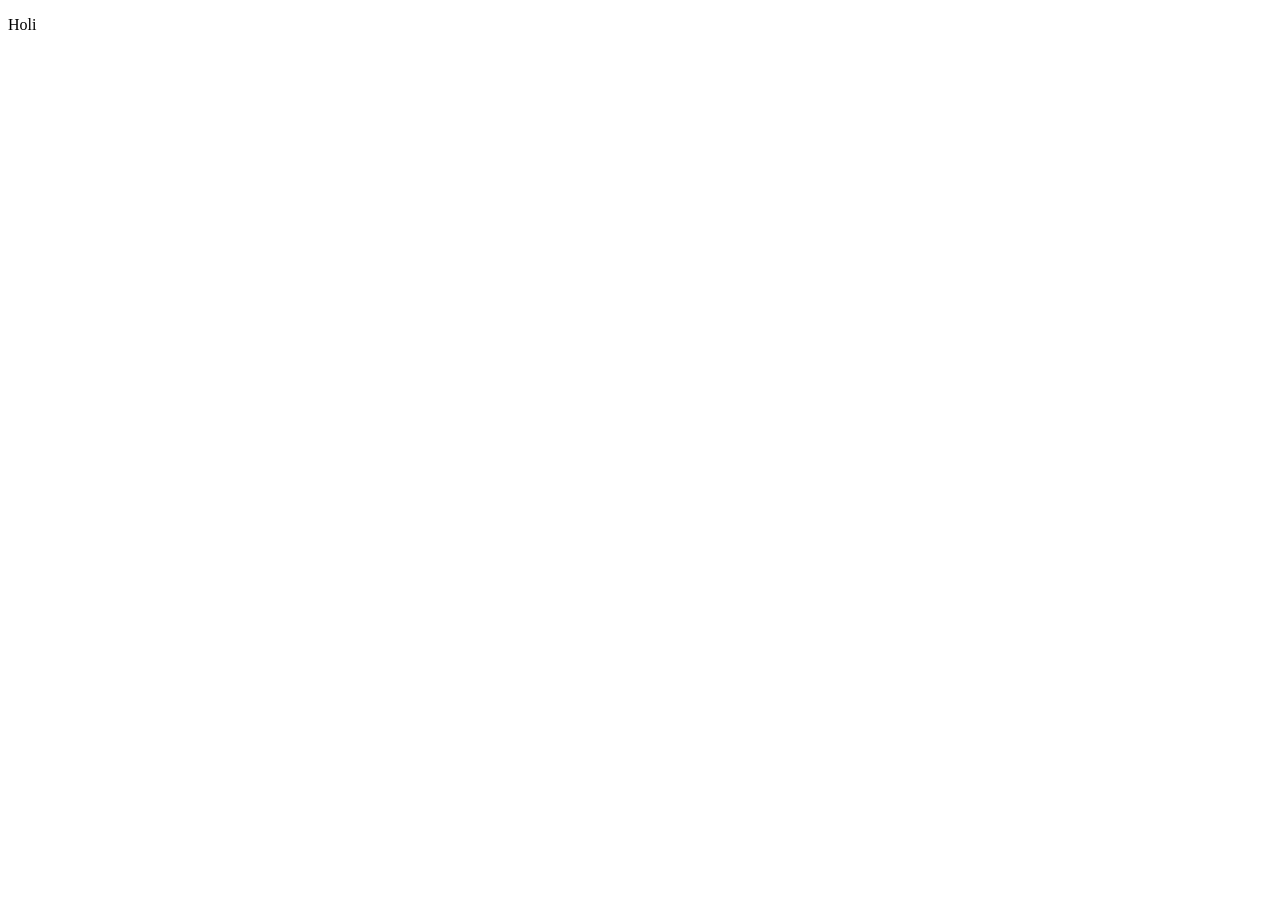
==== index.html @ 9ae942f6 "ADD: se agrega html inicial" ====
<!DOCTYPE html>
<html lang="en">
<head>
  <meta charset="UTF-8">
  <meta name="viewport" content="width=device-width, initial-scale=1.0">
  <title>Zembra</title>
</head>
<body>
  <div>
    <P>
      Holi
    </P>
  </div>
</body>
</html>
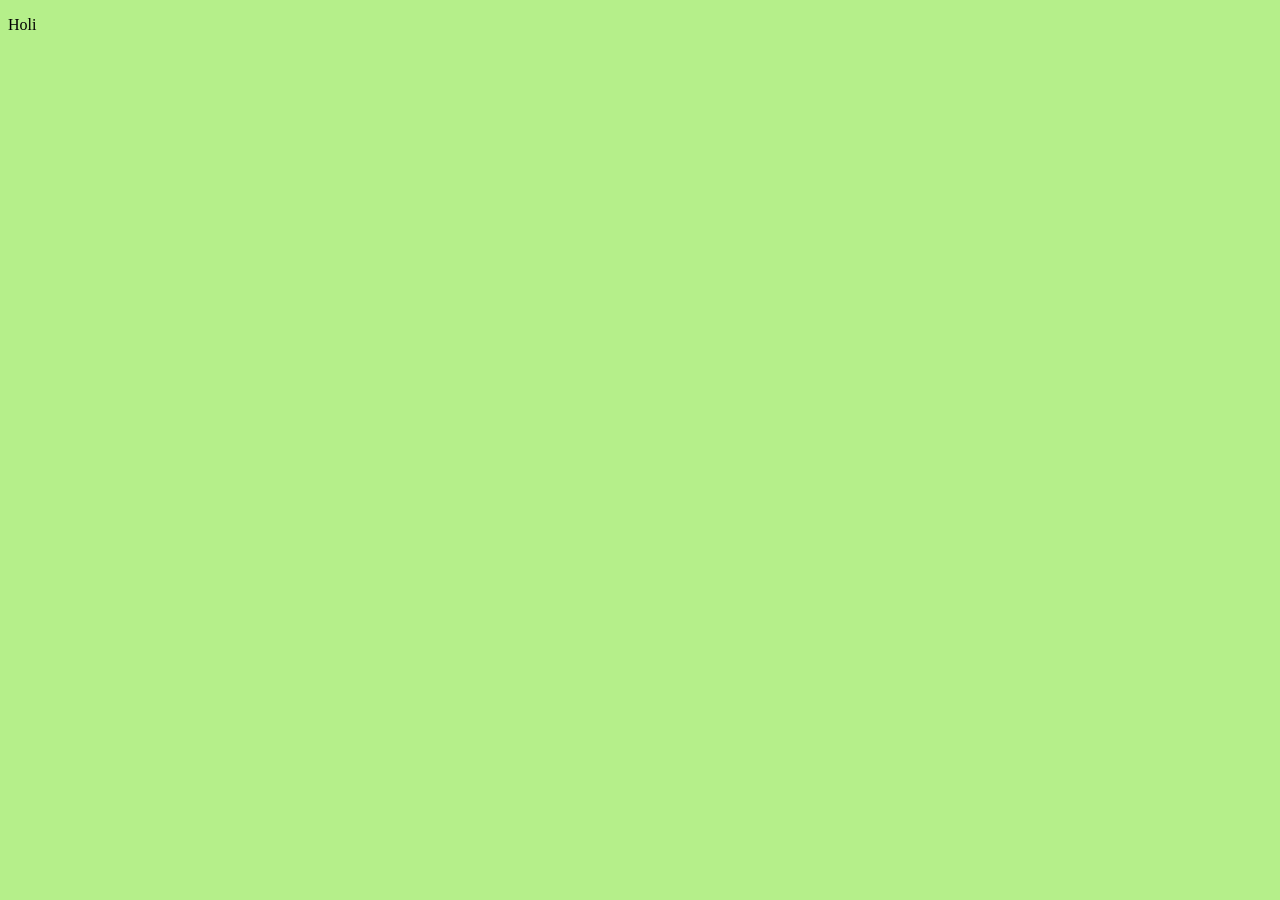
==== commit c5dacbb3: "ADD: Se agrega color de background" ====
--- a/index.html
+++ b/index.html
@@ -4,6 +4,7 @@
   <meta charset="UTF-8">
   <meta name="viewport" content="width=device-width, initial-scale=1.0">
   <title>Zembra</title>
+  <link rel="stylesheet" href="global.css">
 </head>
 <body>
   <div>
--- a/global.css
+++ b/global.css
@@ -0,0 +1,3 @@
+body {
+  background-color: #B5EF8A;
+}
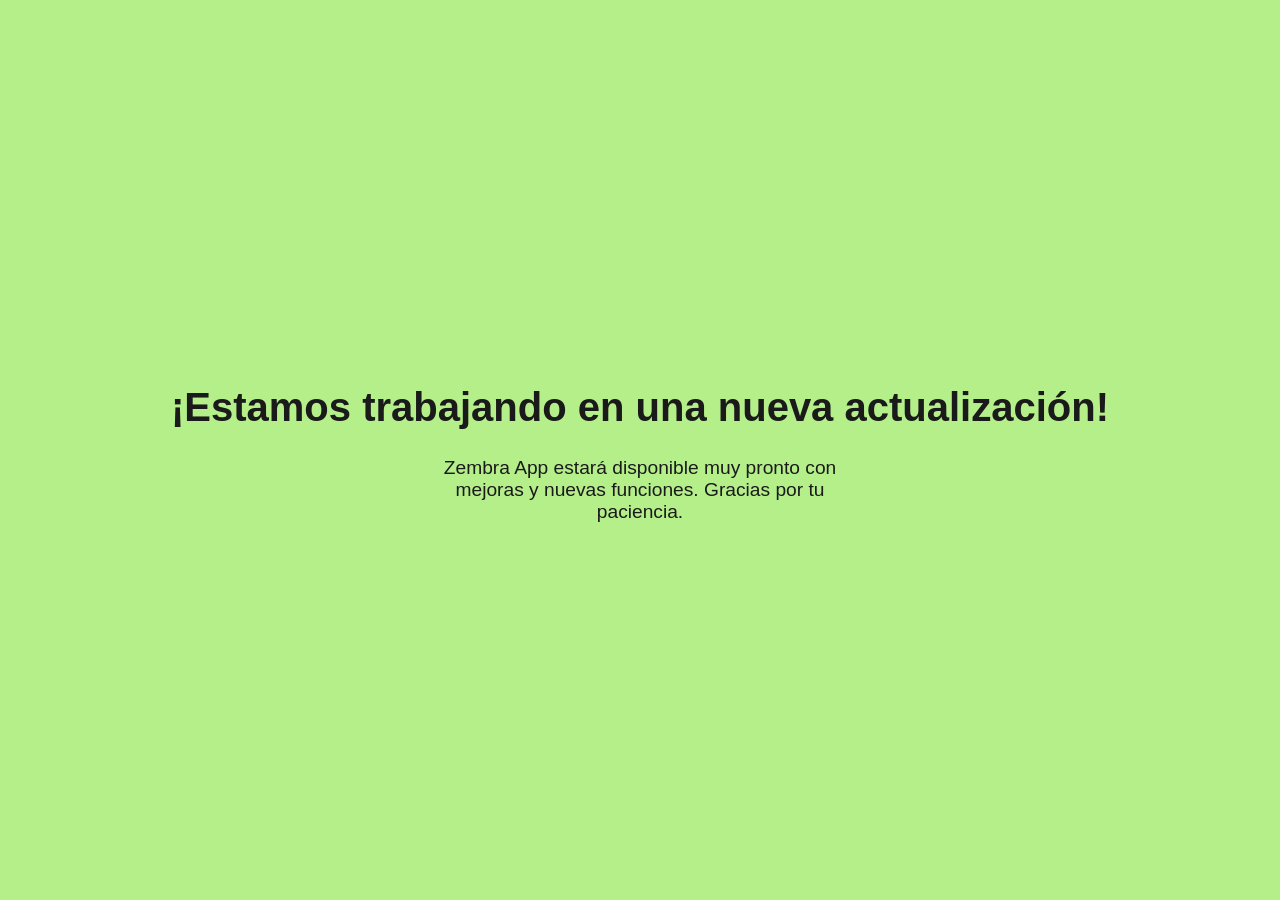
==== commit fc977beb: "ADD: Se agrega template" ====
--- a/index.html
+++ b/index.html
@@ -1,16 +1,37 @@
 <!DOCTYPE html>
-<html lang="en">
+<html lang="es">
 <head>
-  <meta charset="UTF-8">
-  <meta name="viewport" content="width=device-width, initial-scale=1.0">
-  <title>Zembra</title>
-  <link rel="stylesheet" href="global.css">
+  <meta charset="UTF-8" />
+  <meta name="viewport" content="width=device-width, initial-scale=1.0" />
+  <title>Zembra App - En mantenimiento</title>
+  <style>
+    body {
+      margin: 0;
+      padding: 0;
+      background-color: #B5EF8A;
+      font-family: Arial, sans-serif;
+      color: #1a1a1a;
+      display: flex;
+      flex-direction: column;
+      align-items: center;
+      justify-content: center;
+      height: 100vh;
+      text-align: center;
+    }
+
+    h1 {
+      font-size: 2.5rem;
+      margin-bottom: 0.5rem;
+    }
+
+    p {
+      font-size: 1.2rem;
+      max-width: 400px;
+    }
+  </style>
 </head>
 <body>
-  <div>
-    <P>
-      Holi
-    </P>
-  </div>
+  <h1>¡Estamos trabajando en una nueva actualización!</h1>
+  <p>Zembra App estará disponible muy pronto con mejoras y nuevas funciones. Gracias por tu paciencia.</p>
 </body>
-</html>+</html>
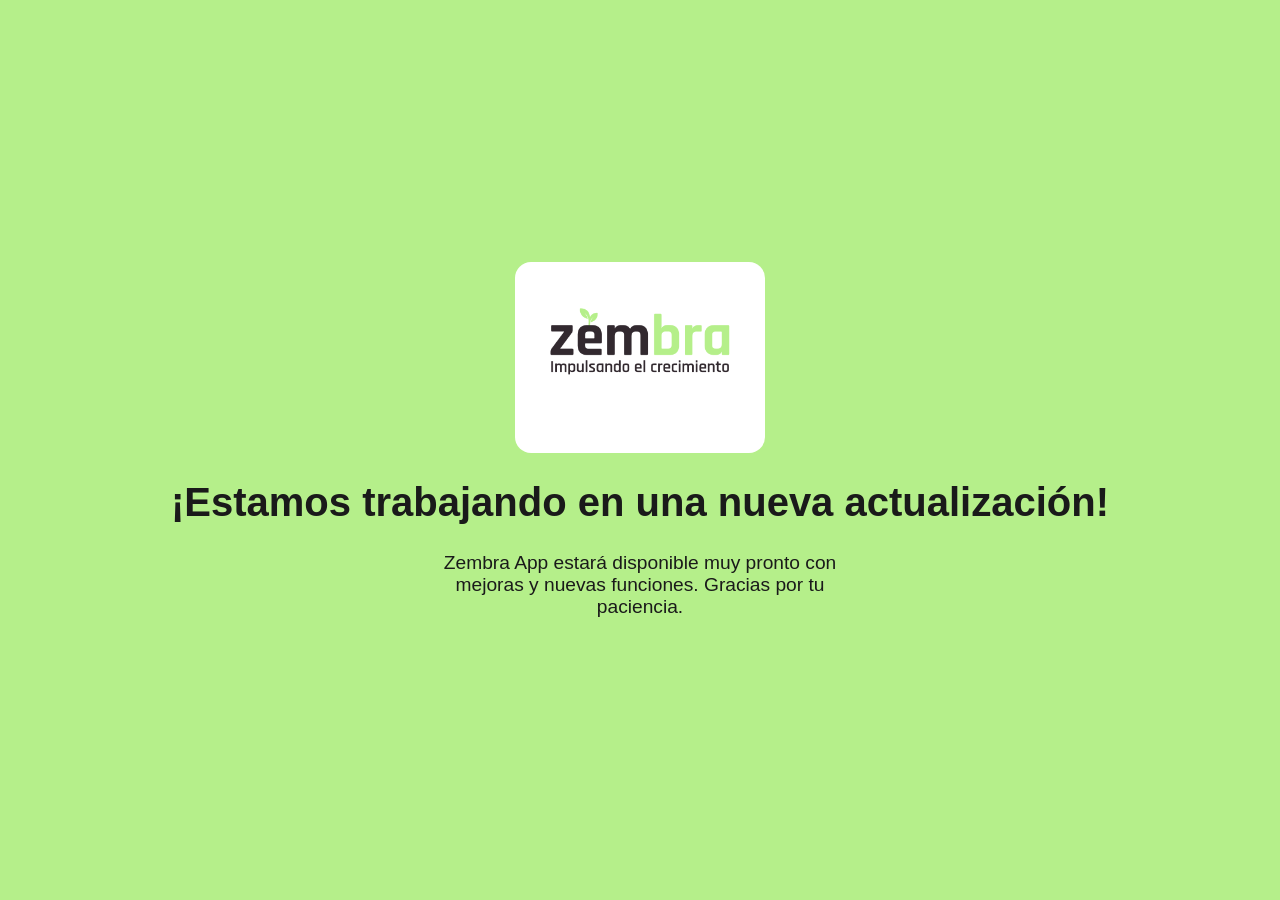
==== commit 83bafacc: "ADD: Se agrega logo" ====
--- a/index.html
+++ b/index.html
@@ -1,37 +1,53 @@
 <!DOCTYPE html>
 <html lang="es">
-<head>
-  <meta charset="UTF-8" />
-  <meta name="viewport" content="width=device-width, initial-scale=1.0" />
-  <title>Zembra App - En mantenimiento</title>
-  <style>
-    body {
-      margin: 0;
-      padding: 0;
-      background-color: #B5EF8A;
-      font-family: Arial, sans-serif;
-      color: #1a1a1a;
-      display: flex;
-      flex-direction: column;
-      align-items: center;
-      justify-content: center;
-      height: 100vh;
-      text-align: center;
-    }
+  <head>
+    <meta charset="UTF-8" />
+    <meta name="viewport" content="width=device-width, initial-scale=1.0" />
+    <title>Zembra App - En mantenimiento</title>
+    <style>
+      body {
+        margin: 0;
+        padding: 0;
+        background-color: #b5ef8a;
+        font-family: Arial, sans-serif;
+        color: #1a1a1a;
+        display: flex;
+        flex-direction: column;
+        align-items: center;
+        justify-content: center;
+        height: 100vh;
+        text-align: center;
+      }
 
-    h1 {
-      font-size: 2.5rem;
-      margin-bottom: 0.5rem;
-    }
+      img {
+        max-width: 250px;
+        margin-bottom: 1rem;
+      }
 
-    p {
-      font-size: 1.2rem;
-      max-width: 400px;
-    }
-  </style>
-</head>
-<body>
-  <h1>¡Estamos trabajando en una nueva actualización!</h1>
-  <p>Zembra App estará disponible muy pronto con mejoras y nuevas funciones. Gracias por tu paciencia.</p>
-</body>
+      h1 {
+        font-size: 2.5rem;
+        margin-bottom: 0.5rem;
+      }
+
+      p {
+        font-size: 1.2rem;
+        max-width: 400px;
+      }
+
+      .imgContainer {
+        background-color: white;
+        border-radius: 16px;
+      }
+    </style>
+  </head>
+  <body>
+    <div class="imgContainer">
+      <img src="Logo.png" alt="Logo de Zembra App" />
+    </div>
+    <h1>¡Estamos trabajando en una nueva actualización!</h1>
+    <p>
+      Zembra App estará disponible muy pronto con mejoras y nuevas funciones.
+      Gracias por tu paciencia.
+    </p>
+  </body>
 </html>
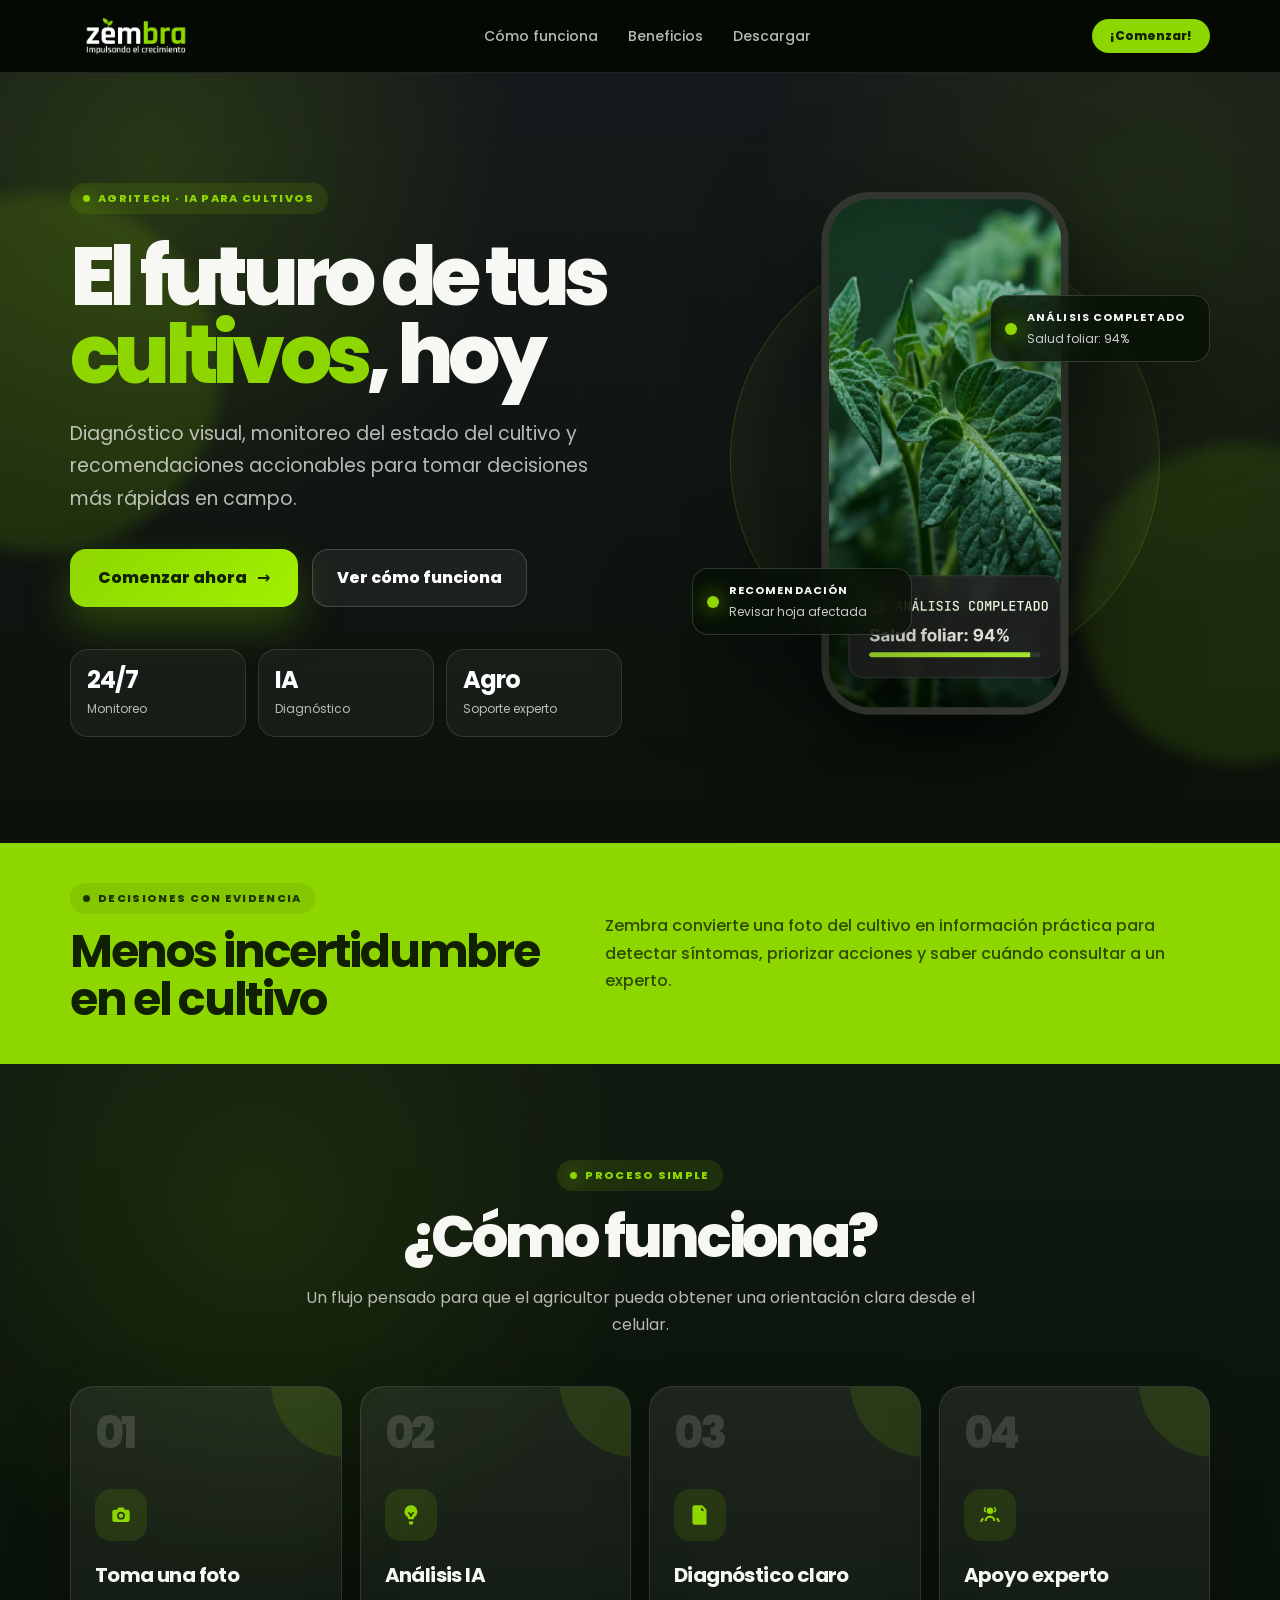
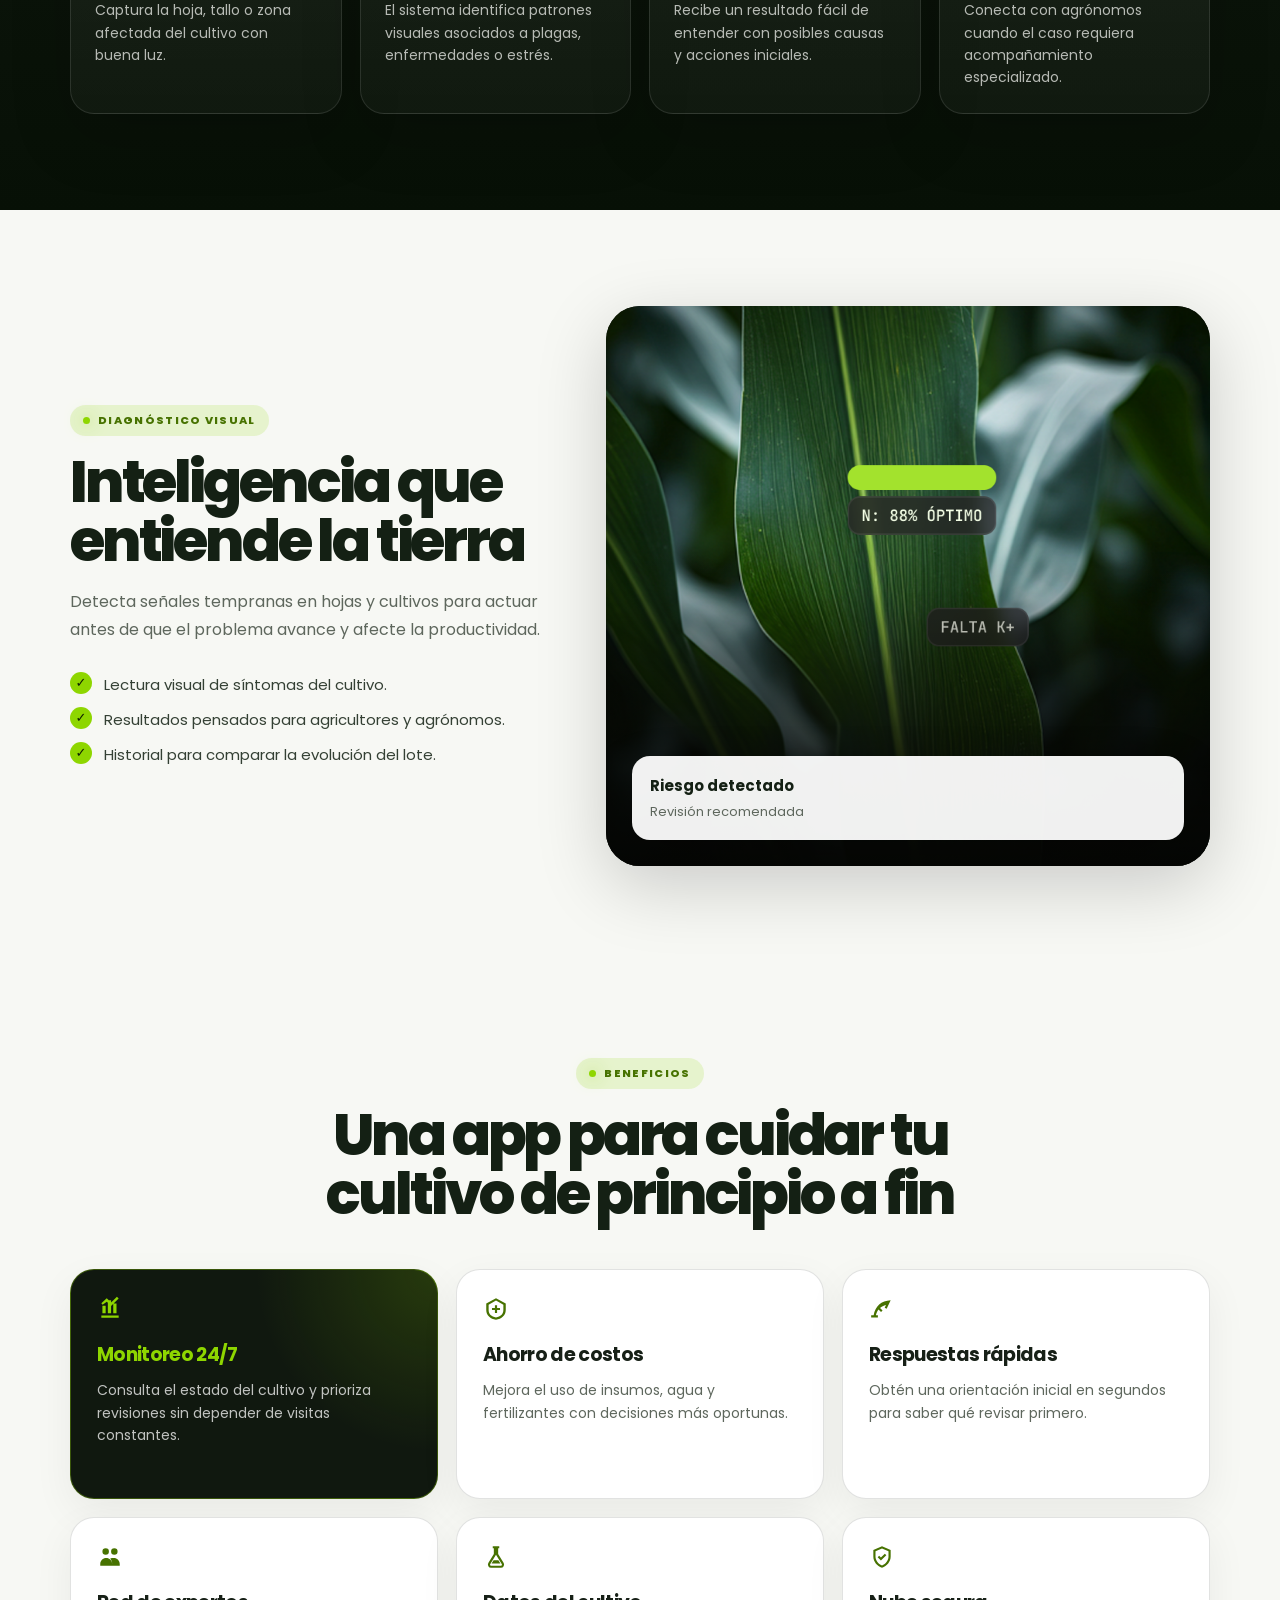
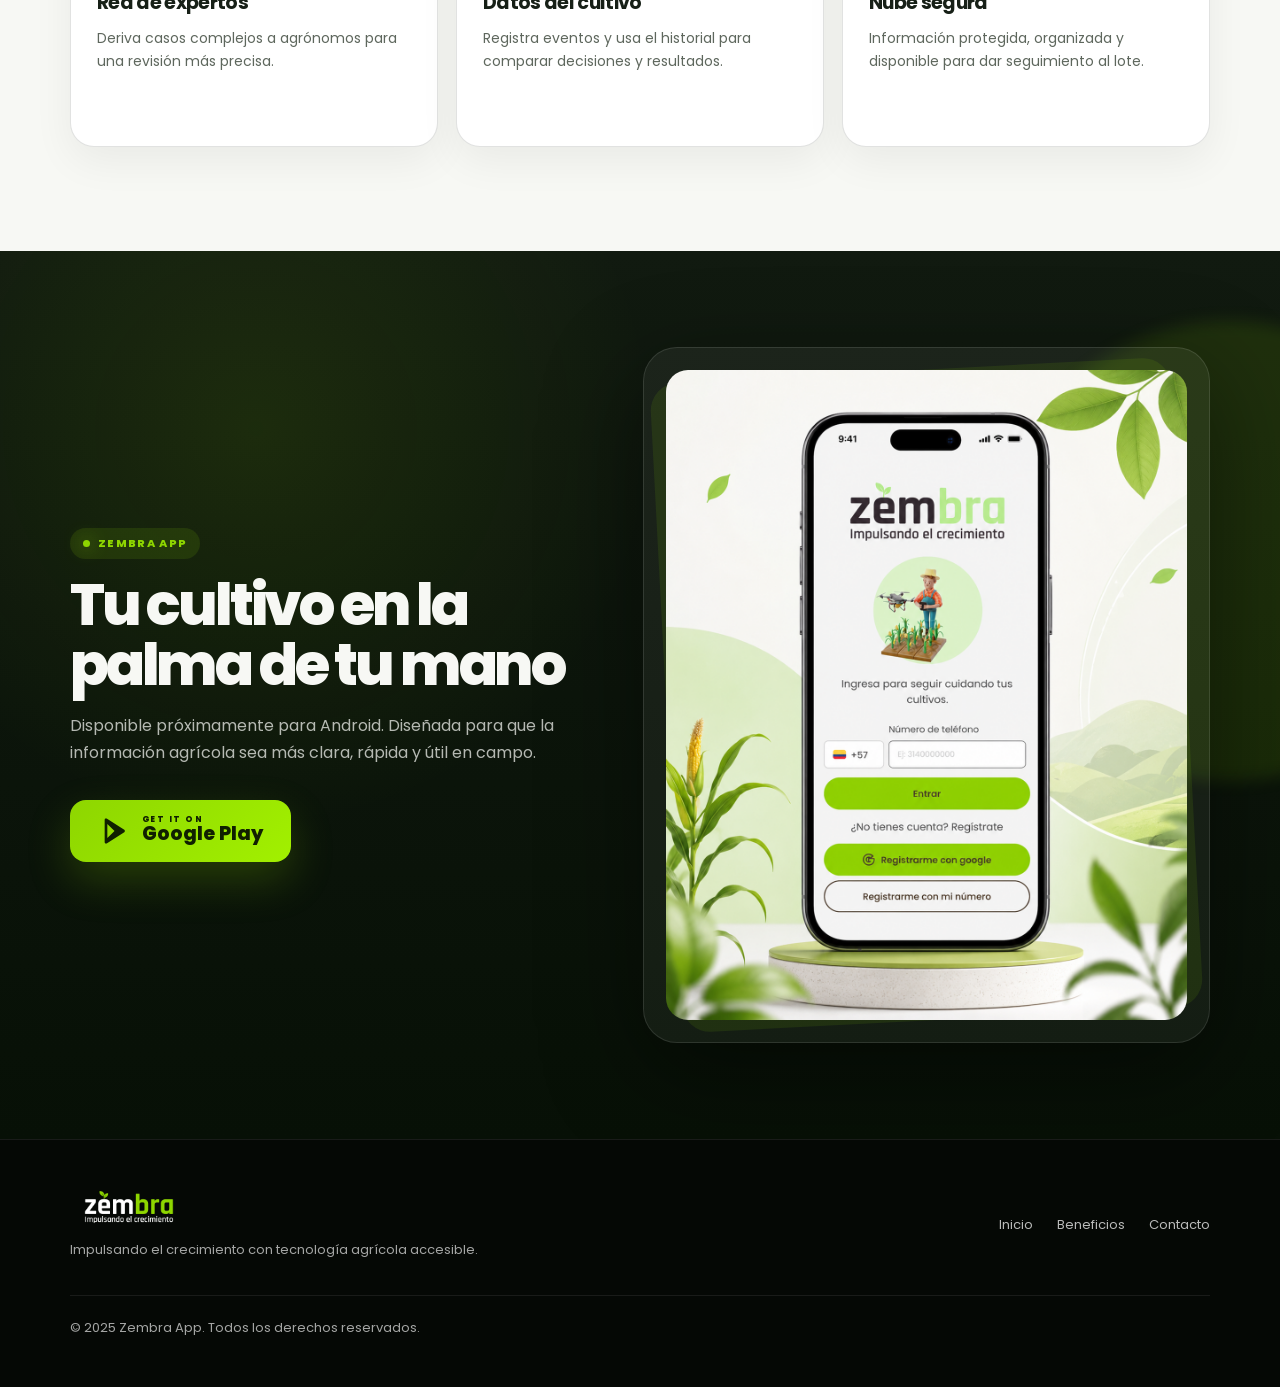
==== commit 631aaed0: "ADD: Se agrega nueva pagina" ====
--- a/index.html
+++ b/index.html
@@ -1,53 +1,261 @@
-<!DOCTYPE html>
+<!doctype html>
 <html lang="es">
   <head>
     <meta charset="UTF-8" />
     <meta name="viewport" content="width=device-width, initial-scale=1.0" />
-    <title>Zembra App - En mantenimiento</title>
-    <style>
-      body {
-        margin: 0;
-        padding: 0;
-        background-color: #b5ef8a;
-        font-family: Arial, sans-serif;
-        color: #1a1a1a;
-        display: flex;
-        flex-direction: column;
-        align-items: center;
-        justify-content: center;
-        height: 100vh;
-        text-align: center;
-      }
-
-      img {
-        max-width: 250px;
-        margin-bottom: 1rem;
-      }
-
-      h1 {
-        font-size: 2.5rem;
-        margin-bottom: 0.5rem;
-      }
-
-      p {
-        font-size: 1.2rem;
-        max-width: 400px;
-      }
-
-      .imgContainer {
-        background-color: white;
-        border-radius: 16px;
-      }
-    </style>
+    <title>Zembra App | Inteligencia agrícola para tomar mejores decisiones</title>
+    <meta
+      name="description"
+      content="Zembra ayuda a agricultores a diagnosticar cultivos con inteligencia artificial, monitoreo visual, alertas y apoyo de agrónomos."
+    />
+    <meta name="theme-color" content="#071006" />
+    <link rel="preconnect" href="https://fonts.googleapis.com" />
+    <link rel="preconnect" href="https://fonts.gstatic.com" crossorigin />
+    <link
+      href="https://fonts.googleapis.com/css2?family=Poppins:wght@400;500;600;700;800&display=swap"
+      rel="stylesheet"
+    />
+    <link rel="stylesheet" href="styles.css" />
   </head>
   <body>
-    <div class="imgContainer">
-      <img src="Logo.png" alt="Logo de Zembra App" />
-    </div>
-    <h1>¡Estamos trabajando en una nueva actualización!</h1>
-    <p>
-      Zembra App estará disponible muy pronto con mejoras y nuevas funciones.
-      Gracias por tu paciencia.
-    </p>
+    <header class="site-header">
+      <nav class="nav container" aria-label="Navegación principal">
+        <a class="brand" href="#inicio" aria-label="Ir al inicio de Zembra">
+          <img src="assets/logo-zembra.png" alt="Zembra" />
+        </a>
+
+        <div class="nav-links" aria-label="Secciones principales">
+          <a href="#como-funciona">Cómo funciona</a>
+          <a href="#beneficios">Beneficios</a>
+          <a href="#descargar">Descargar</a>
+        </div>
+
+        <a class="nav-cta" href="#descargar">¡Comenzar!</a>
+      </nav>
+    </header>
+
+    <main>
+      <section id="inicio" class="hero">
+        <div class="hero-glow hero-glow-one" aria-hidden="true"></div>
+        <div class="hero-glow hero-glow-two" aria-hidden="true"></div>
+
+        <div class="container hero-grid">
+          <div class="hero-copy">
+            <span class="eyebrow">AGRITECH · IA PARA CULTIVOS</span>
+            <h1>El futuro de tus <span>cultivos</span>, hoy</h1>
+            <p class="hero-description">
+              Diagnóstico visual, monitoreo del estado del cultivo y recomendaciones accionables para tomar decisiones más rápidas en campo.
+            </p>
+
+            <div class="hero-actions">
+              <a class="primary-button" href="#descargar">
+                Comenzar ahora
+                <span aria-hidden="true">→</span>
+              </a>
+              <a class="secondary-button" href="#como-funciona">Ver cómo funciona</a>
+            </div>
+
+            <div class="hero-metrics" aria-label="Indicadores destacados de Zembra">
+              <article>
+                <strong>24/7</strong>
+                <span>Monitoreo</span>
+              </article>
+              <article>
+                <strong>IA</strong>
+                <span>Diagnóstico</span>
+              </article>
+              <article>
+                <strong>Agro</strong>
+                <span>Soporte experto</span>
+              </article>
+            </div>
+          </div>
+
+          <div class="hero-visual" aria-label="Vista previa del diagnóstico de Zembra">
+            <div class="phone-orbit" aria-hidden="true"></div>
+            <img class="hero-phone" src="assets/hero-phone.png" alt="Diagnóstico de salud foliar en la aplicación Zembra" />
+            <div class="floating-card floating-card-top">
+              <span></span>
+              <div>
+                <strong>Análisis completado</strong>
+                <p>Salud foliar: 94%</p>
+              </div>
+            </div>
+            <div class="floating-card floating-card-bottom">
+              <span></span>
+              <div>
+                <strong>Recomendación</strong>
+                <p>Revisar hoja afectada</p>
+              </div>
+            </div>
+          </div>
+        </div>
+      </section>
+
+      <section class="problem-section">
+        <div class="container problem-grid">
+          <div>
+            <span class="section-kicker">Decisiones con evidencia</span>
+            <h2>Menos incertidumbre en el cultivo</h2>
+          </div>
+          <p>
+            Zembra convierte una foto del cultivo en información práctica para detectar síntomas, priorizar acciones y saber cuándo consultar a un experto.
+          </p>
+        </div>
+      </section>
+
+      <section id="como-funciona" class="steps-section">
+        <div class="container section-heading center">
+          <span class="section-kicker">Proceso simple</span>
+          <h2>¿Cómo funciona?</h2>
+          <p>Un flujo pensado para que el agricultor pueda obtener una orientación clara desde el celular.</p>
+        </div>
+
+        <div class="container steps-grid">
+          <article class="step-card">
+            <div class="step-number">01</div>
+            <div class="step-icon" aria-hidden="true">
+              <svg viewBox="0 0 24 24"><path d="M8.4 7.2 9.7 5h4.6l1.3 2.2H18a2 2 0 0 1 2 2v7.3a2 2 0 0 1-2 2H6a2 2 0 0 1-2-2V9.2a2 2 0 0 1 2-2h2.4Zm3.6 9a3.6 3.6 0 1 0 0-7.2 3.6 3.6 0 0 0 0 7.2Zm0-1.6a2 2 0 1 1 0-4 2 2 0 0 1 0 4Z"/></svg>
+            </div>
+            <h3>Toma una foto</h3>
+            <p>Captura la hoja, tallo o zona afectada del cultivo con buena luz.</p>
+          </article>
+
+          <article class="step-card">
+            <div class="step-number">02</div>
+            <div class="step-icon" aria-hidden="true">
+              <svg viewBox="0 0 24 24"><path d="M12 3a6 6 0 0 0-3.4 10.9c.5.3.8.9.8 1.5V16h5.2v-.6c0-.7.3-1.2.8-1.6A6 6 0 0 0 12 3Zm-2 15v1.2c0 1 .8 1.8 1.8 1.8h.4c1 0 1.8-.8 1.8-1.8V18h-4Zm1.2-4.4c-.3-1.9-1.4-2.7-2.2-3.4l1-1.2c.7.6 1.5 1.2 2 2.4.5-1.2 1.3-1.8 2-2.4l1 1.2c-.8.7-1.9 1.5-2.2 3.4h-1.6Z"/></svg>
+            </div>
+            <h3>Análisis IA</h3>
+            <p>El sistema identifica patrones visuales asociados a plagas, enfermedades o estrés.</p>
+          </article>
+
+          <article class="step-card">
+            <div class="step-number">03</div>
+            <div class="step-icon" aria-hidden="true">
+              <svg viewBox="0 0 24 24"><path d="M7 3h7l4 4v14H7a2 2 0 0 1-2-2V5a2 2 0 0 1 2-2Zm6 1.8V8h3.2L13 4.8ZM8 12h8v1.7H8V12Zm0 3.3h8V17H8v-1.7Zm0-6.6h3.5v1.7H8V8.7Z"/></svg>
+            </div>
+            <h3>Diagnóstico claro</h3>
+            <p>Recibe un resultado fácil de entender con posibles causas y acciones iniciales.</p>
+          </article>
+
+          <article class="step-card">
+            <div class="step-number">04</div>
+            <div class="step-icon" aria-hidden="true">
+              <svg viewBox="0 0 24 24"><path d="M7 17.5a5 5 0 0 1 10 0h-2a3 3 0 0 0-6 0H7Zm5-6.5a3 3 0 1 1 0-6 3 3 0 0 1 0 6Zm6.6 3.4a4.7 4.7 0 0 1 2.4 4.1h-1.8a2.9 2.9 0 0 0-1.5-2.6l.9-1.5Zm-3-10a2.8 2.8 0 0 1 0 5.5V8a1 1 0 0 0 0-2V4.4ZM5.4 14.4l.9 1.5a2.9 2.9 0 0 0-1.5 2.6H3a4.7 4.7 0 0 1 2.4-4.1Zm3-10V6a1 1 0 0 0 0 2v1.9a2.8 2.8 0 0 1 0-5.5Z"/></svg>
+            </div>
+            <h3>Apoyo experto</h3>
+            <p>Conecta con agrónomos cuando el caso requiera acompañamiento especializado.</p>
+          </article>
+        </div>
+      </section>
+
+      <section class="intelligence-section">
+        <div class="container intelligence-grid">
+          <div class="intelligence-copy">
+            <span class="section-kicker">Diagnóstico visual</span>
+            <h2>Inteligencia que entiende la tierra</h2>
+            <p>
+              Detecta señales tempranas en hojas y cultivos para actuar antes de que el problema avance y afecte la productividad.
+            </p>
+
+            <ul class="check-list">
+              <li>Lectura visual de síntomas del cultivo.</li>
+              <li>Resultados pensados para agricultores y agrónomos.</li>
+              <li>Historial para comparar la evolución del lote.</li>
+            </ul>
+          </div>
+
+          <div class="diagnosis-panel">
+            <img src="assets/leaf-diagnosis.png" alt="Análisis visual de hoja de maíz" />
+            <div class="diagnosis-badge">
+              <strong>Riesgo detectado</strong>
+              <span>Revisión recomendada</span>
+            </div>
+          </div>
+        </div>
+      </section>
+
+      <section id="beneficios" class="benefits-section">
+        <div class="container section-heading center">
+          <span class="section-kicker">Beneficios</span>
+          <h2>Una app para cuidar tu cultivo de principio a fin</h2>
+        </div>
+
+        <div class="container benefit-grid">
+          <article class="benefit-card featured">
+            <svg viewBox="0 0 24 24" aria-hidden="true"><path d="M4 18h16v2H4v-2Zm1-2V9h3v7H5Zm5 0V4h3v12h-3Zm5 0V7h3v9h-3Zm-9.8-7.9L4 6.7 9 2l4 4 5.4-5.4L20 2.2 13 9.3 9 5.4 5.2 8.1Z"/></svg>
+            <h3>Monitoreo 24/7</h3>
+            <p>Consulta el estado del cultivo y prioriza revisiones sin depender de visitas constantes.</p>
+          </article>
+
+          <article class="benefit-card">
+            <svg viewBox="0 0 24 24" aria-hidden="true"><path d="M12 2 3 7v6c0 5 3.8 8.3 9 9 5.2-.7 9-4 9-9V7l-9-5Zm0 2.2 6.8 3.8V13c0 3.8-2.6 6.2-6.8 6.9C7.8 19.2 5.2 16.8 5.2 13V8L12 4.2Zm1 4.3v2.6h2.7V13H13v2.7h-2V13H8.3v-1.9H11V8.5h2Z"/></svg>
+            <h3>Ahorro de costos</h3>
+            <p>Mejora el uso de insumos, agua y fertilizantes con decisiones más oportunas.</p>
+          </article>
+
+          <article class="benefit-card">
+            <svg viewBox="0 0 24 24" aria-hidden="true"><path d="M20 4c-8.8.4-14.3 5.5-15.7 13.8H2v2h6.2v-2H6.4c.4-2 1.2-3.8 2.4-5.3l2.3 2.3 1.4-1.4-2.3-2.3c1.5-1.2 3.3-2.1 5.5-2.7l-1.2 2.4 1.8.9L20 4Z"/></svg>
+            <h3>Respuestas rápidas</h3>
+            <p>Obtén una orientación inicial en segundos para saber qué revisar primero.</p>
+          </article>
+
+          <article class="benefit-card">
+            <svg viewBox="0 0 24 24" aria-hidden="true"><path d="M8 10a3 3 0 1 1 0-6 3 3 0 0 1 0 6Zm8 0a3 3 0 1 1 0-6 3 3 0 0 1 0 6ZM3 20v-1.4C3 15.5 5.4 13 8.5 13s5.5 2.5 5.5 5.6V20H3Zm11 0v-1.7c0-1.9-.7-3.6-1.8-4.9 1-.3 2-.4 3.3-.4 3.1 0 5.5 2.5 5.5 5.6V20h-7Z"/></svg>
+            <h3>Red de expertos</h3>
+            <p>Deriva casos complejos a agrónomos para una revisión más precisa.</p>
+          </article>
+
+          <article class="benefit-card">
+            <svg viewBox="0 0 24 24" aria-hidden="true"><path d="M9 2h6v2h-1v5.2l5.1 8.4A3 3 0 0 1 16.6 22H7.4a3 3 0 0 1-2.5-4.4L10 9.2V4H9V2Zm3 8-5.4 8.6a1 1 0 0 0 .8 1.4h9.2a1 1 0 0 0 .8-1.4L12 10Zm-2.2 5h4.4l1.9 3H7.9l1.9-3Z"/></svg>
+            <h3>Datos del cultivo</h3>
+            <p>Registra eventos y usa el historial para comparar decisiones y resultados.</p>
+          </article>
+
+          <article class="benefit-card">
+            <svg viewBox="0 0 24 24" aria-hidden="true"><path d="M12 2 4 5.5v6.1c0 4.7 3.4 8.9 8 10.4 4.6-1.5 8-5.7 8-10.4V5.5L12 2Zm0 2.2 6 2.6v4.8c0 3.5-2.4 6.8-6 8.2-3.6-1.4-6-4.7-6-8.2V6.8l6-2.6Zm-1 11.1 5-5-1.4-1.4L11 12.5l-1.6-1.6L8 12.3l3 3Z"/></svg>
+            <h3>Nube segura</h3>
+            <p>Información protegida, organizada y disponible para dar seguimiento al lote.</p>
+          </article>
+        </div>
+      </section>
+
+      <section id="descargar" class="download-section">
+        <div class="container download-grid">
+          <div class="download-copy">
+            <span class="section-kicker">Zembra App</span>
+            <h2>Tu cultivo en la palma de tu mano</h2>
+            <p>Disponible próximamente para Android. Diseñada para que la información agrícola sea más clara, rápida y útil en campo.</p>
+            <a class="store-button" href="#" aria-label="Descargar Zembra en Google Play">
+              <svg viewBox="0 0 24 24" aria-hidden="true"><path d="M5 3.6v16.8c0 .8.9 1.3 1.5.9l13.2-8.4c.6-.4.6-1.3 0-1.8L6.5 2.7A1 1 0 0 0 5 3.6Zm2 3.1 5.4 5.3L7 17.3V6.7Zm6.8 6.7 2.7-1.7-2.7-1.7L12.1 12l1.7 1.4Z"/></svg>
+              <span>
+                <small>GET IT ON</small>
+                Google Play
+              </span>
+            </a>
+          </div>
+
+          <div class="app-preview-card">
+            <img src="assets/app-mockup.png" alt="Mockup de la app móvil Zembra" />
+          </div>
+        </div>
+      </section>
+    </main>
+
+    <footer class="site-footer">
+      <div class="container footer-grid">
+        <div>
+          <img src="assets/logo-zembra.png" alt="Zembra" />
+          <p>Impulsando el crecimiento con tecnología agrícola accesible.</p>
+        </div>
+        <div class="footer-links" aria-label="Enlaces del sitio">
+          <a href="#inicio">Inicio</a>
+          <a href="#beneficios">Beneficios</a>
+          <a href="#descargar">Contacto</a>
+        </div>
+        <p class="copyright">© 2025 Zembra App. Todos los derechos reservados.</p>
+      </div>
+    </footer>
   </body>
 </html>
--- a/styles.css
+++ b/styles.css
@@ -0,0 +1,1063 @@
+:root {
+  --green: #8ed600;
+  --green-2: #a2f000;
+  --green-dark: #477200;
+  --black: #050805;
+  --deep: #071006;
+  --deep-2: #111a10;
+  --dark: #15191b;
+  --card: #172019;
+  --paper: #f7f8f4;
+  --paper-2: #ffffff;
+  --text: #f7f8f4;
+  --muted: rgba(247, 248, 244, 0.72);
+  --muted-dark: #5e675d;
+  --line: rgba(255, 255, 255, 0.11);
+  --line-dark: rgba(14, 20, 15, 0.12);
+  --shadow-soft: 0 20px 70px rgba(0, 0, 0, 0.18);
+  --shadow-deep: 0 30px 100px rgba(0, 0, 0, 0.45);
+  --radius-xl: 34px;
+  --radius-lg: 24px;
+  --radius-md: 16px;
+  --container: 1140px;
+}
+
+* {
+  box-sizing: border-box;
+}
+
+html {
+  scroll-behavior: smooth;
+}
+
+body {
+  margin: 0;
+  font-family: "Poppins", system-ui, -apple-system, BlinkMacSystemFont, "Segoe UI", sans-serif;
+  color: var(--text);
+  background: var(--deep);
+  text-rendering: optimizeLegibility;
+}
+
+body::selection {
+  color: #102000;
+  background: var(--green);
+}
+
+img,
+svg {
+  display: block;
+  max-width: 100%;
+}
+
+svg {
+  fill: currentColor;
+}
+
+a {
+  color: inherit;
+  text-decoration: none;
+}
+
+p,
+h1,
+h2,
+h3 {
+  margin: 0;
+}
+
+.container {
+  width: min(100% - 32px, var(--container));
+  margin-inline: auto;
+}
+
+.site-header {
+  position: sticky;
+  top: 0;
+  z-index: 40;
+  background: rgba(5, 8, 5, 0.78);
+  border-bottom: 1px solid var(--line);
+  backdrop-filter: blur(18px);
+}
+
+.nav {
+  min-height: 72px;
+  display: flex;
+  align-items: center;
+  justify-content: space-between;
+  gap: 24px;
+}
+
+.brand {
+  display: inline-flex;
+  align-items: center;
+}
+
+.brand img {
+  width: 132px;
+  height: auto;
+}
+
+.nav-links {
+  display: flex;
+  align-items: center;
+  gap: 30px;
+  color: rgba(255, 255, 255, 0.72);
+  font-size: 14px;
+  font-weight: 500;
+}
+
+.nav-links a {
+  transition: color 0.2s ease;
+}
+
+.nav-links a:hover {
+  color: var(--green);
+}
+
+.nav-cta,
+.primary-button,
+.secondary-button,
+.store-button {
+  display: inline-flex;
+  align-items: center;
+  justify-content: center;
+  border: 0;
+  cursor: pointer;
+  font-family: inherit;
+  font-weight: 800;
+  transition: transform 0.2s ease, box-shadow 0.2s ease, background 0.2s ease, border-color 0.2s ease;
+}
+
+.nav-cta {
+  min-height: 34px;
+  padding: 8px 18px;
+  border-radius: 999px;
+  background: var(--green);
+  color: #102000;
+  font-size: 12px;
+}
+
+.primary-button {
+  min-height: 58px;
+  padding: 0 28px;
+  gap: 10px;
+  border-radius: 16px;
+  background: linear-gradient(135deg, var(--green), var(--green-2));
+  color: #102000;
+  box-shadow: 0 18px 44px rgba(142, 214, 0, 0.26);
+}
+
+.secondary-button {
+  min-height: 58px;
+  padding: 0 24px;
+  border-radius: 16px;
+  color: #fff;
+  border: 1px solid rgba(255, 255, 255, 0.18);
+  background: rgba(255, 255, 255, 0.06);
+}
+
+.nav-cta:hover,
+.primary-button:hover,
+.secondary-button:hover,
+.store-button:hover {
+  transform: translateY(-2px);
+}
+
+.primary-button:hover,
+.nav-cta:hover,
+.store-button:hover {
+  box-shadow: 0 22px 54px rgba(142, 214, 0, 0.32);
+}
+
+.secondary-button:hover {
+  border-color: rgba(142, 214, 0, 0.42);
+  background: rgba(142, 214, 0, 0.08);
+}
+
+.hero {
+  position: relative;
+  overflow: hidden;
+  isolation: isolate;
+  padding: 92px 0 88px;
+  background:
+    radial-gradient(circle at 12% 12%, rgba(142, 214, 0, 0.16), transparent 28%),
+    radial-gradient(circle at 90% 16%, rgba(142, 214, 0, 0.1), transparent 30%),
+    linear-gradient(180deg, #15191b 0%, #0b120a 100%);
+}
+
+.hero::before {
+  content: "";
+  position: absolute;
+  inset: 0;
+  z-index: -2;
+  opacity: 0.24;
+  background-image:
+    linear-gradient(rgba(255,255,255,.05) 1px, transparent 1px),
+    linear-gradient(90deg, rgba(255,255,255,.05) 1px, transparent 1px);
+  background-size: 72px 72px;
+  mask-image: linear-gradient(to bottom, black, transparent 85%);
+}
+
+.hero-glow {
+  position: absolute;
+  z-index: -1;
+  border-radius: 999px;
+  filter: blur(8px);
+  pointer-events: none;
+}
+
+.hero-glow-one {
+  width: 360px;
+  height: 360px;
+  left: -140px;
+  top: 120px;
+  background: rgba(142, 214, 0, 0.14);
+}
+
+.hero-glow-two {
+  width: 320px;
+  height: 320px;
+  right: -120px;
+  bottom: 80px;
+  background: rgba(142, 214, 0, 0.12);
+}
+
+.hero-grid {
+  display: grid;
+  grid-template-columns: minmax(0, 1.02fr) minmax(320px, 0.98fr);
+  align-items: center;
+  gap: 58px;
+}
+
+.hero-copy {
+  max-width: 660px;
+}
+
+.eyebrow,
+.section-kicker {
+  display: inline-flex;
+  align-items: center;
+  gap: 8px;
+  min-height: 30px;
+  padding: 7px 13px;
+  border-radius: 999px;
+  background: rgba(142, 214, 0, 0.12);
+  color: var(--green);
+  font-size: 11px;
+  font-weight: 800;
+  letter-spacing: 0.12em;
+  text-transform: uppercase;
+}
+
+.eyebrow::before,
+.section-kicker::before {
+  content: "";
+  width: 7px;
+  height: 7px;
+  border-radius: 50%;
+  background: var(--green);
+  box-shadow: 0 0 18px rgba(142, 214, 0, 0.9);
+}
+
+h1 {
+  max-width: 650px;
+  margin-top: 24px;
+  font-size: clamp(44px, 6.8vw, 82px);
+  line-height: 0.95;
+  letter-spacing: -0.07em;
+  font-weight: 800;
+}
+
+h1 span {
+  color: var(--green);
+}
+
+.hero-description {
+  max-width: 570px;
+  margin-top: 24px;
+  color: var(--muted);
+  font-size: clamp(16px, 1.5vw, 19px);
+  line-height: 1.7;
+}
+
+.hero-actions {
+  display: flex;
+  flex-wrap: wrap;
+  gap: 14px;
+  margin-top: 34px;
+}
+
+.hero-metrics {
+  display: grid;
+  grid-template-columns: repeat(3, minmax(0, 1fr));
+  max-width: 560px;
+  gap: 12px;
+  margin-top: 42px;
+}
+
+.hero-metrics article {
+  padding: 18px 16px;
+  border-radius: 18px;
+  border: 1px solid var(--line);
+  background: rgba(255, 255, 255, 0.045);
+}
+
+.hero-metrics strong {
+  display: block;
+  color: #fff;
+  font-size: 24px;
+  line-height: 1;
+  letter-spacing: -0.04em;
+}
+
+.hero-metrics span {
+  display: block;
+  margin-top: 8px;
+  color: var(--muted);
+  font-size: 12px;
+}
+
+.hero-visual {
+  position: relative;
+  min-height: 590px;
+  display: grid;
+  place-items: center;
+}
+
+.phone-orbit {
+  position: absolute;
+  width: min(100%, 430px);
+  aspect-ratio: 1;
+  border-radius: 50%;
+  border: 1px solid rgba(142, 214, 0, 0.22);
+  background:
+    radial-gradient(circle, rgba(142, 214, 0, 0.1) 0%, transparent 58%),
+    rgba(255, 255, 255, 0.02);
+  box-shadow: inset 0 0 80px rgba(142, 214, 0, 0.08);
+}
+
+.hero-phone {
+  position: relative;
+  z-index: 2;
+  width: min(84%, 340px);
+  filter: drop-shadow(0 34px 56px rgba(0, 0, 0, 0.55));
+}
+
+.floating-card {
+  position: absolute;
+  z-index: 3;
+  display: grid;
+  grid-template-columns: 12px 1fr;
+  gap: 10px;
+  align-items: center;
+  width: 220px;
+  padding: 13px 14px;
+  border-radius: 16px;
+  border: 1px solid rgba(255, 255, 255, 0.16);
+  background: rgba(7, 16, 6, 0.78);
+  box-shadow: var(--shadow-deep);
+  backdrop-filter: blur(18px);
+}
+
+.floating-card span {
+  width: 12px;
+  height: 12px;
+  border-radius: 50%;
+  background: var(--green);
+  box-shadow: 0 0 20px rgba(142, 214, 0, 0.95);
+}
+
+.floating-card strong {
+  display: block;
+  font-size: 11px;
+  text-transform: uppercase;
+  letter-spacing: 0.1em;
+}
+
+.floating-card p {
+  margin-top: 4px;
+  color: rgba(255, 255, 255, 0.78);
+  font-size: 12px;
+}
+
+.floating-card-top {
+  top: 130px;
+  right: 0;
+}
+
+.floating-card-bottom {
+  left: 12px;
+  bottom: 120px;
+}
+
+.problem-section {
+  padding: 40px 0;
+  background: var(--green);
+  color: #132000;
+}
+
+.problem-grid {
+  display: grid;
+  grid-template-columns: 0.9fr 1.1fr;
+  align-items: center;
+  gap: 40px;
+}
+
+.problem-section .section-kicker {
+  background: rgba(19, 32, 0, 0.08);
+  color: #1f3500;
+}
+
+.problem-section .section-kicker::before {
+  background: #1f3500;
+  box-shadow: none;
+}
+
+.problem-section h2 {
+  margin-top: 14px;
+  color: #102000;
+  font-size: clamp(28px, 4vw, 46px);
+  line-height: 1.04;
+  letter-spacing: -0.05em;
+}
+
+.problem-section p {
+  color: rgba(19, 32, 0, 0.76);
+  font-size: 16px;
+  line-height: 1.72;
+  font-weight: 500;
+}
+
+.steps-section,
+.download-section {
+  padding: 96px 0;
+  background:
+    radial-gradient(circle at 20% 20%, rgba(142, 214, 0, 0.1), transparent 32%),
+    linear-gradient(180deg, #111a10 0%, #071006 100%);
+}
+
+.section-heading {
+  max-width: 720px;
+}
+
+.section-heading.center {
+  text-align: center;
+}
+
+.section-heading.center .section-kicker {
+  margin-inline: auto;
+}
+
+.section-heading h2,
+.intelligence-copy h2,
+.download-copy h2 {
+  margin-top: 16px;
+  font-size: clamp(32px, 5vw, 58px);
+  line-height: 1.02;
+  letter-spacing: -0.055em;
+  font-weight: 800;
+}
+
+.section-heading p,
+.intelligence-copy p,
+.download-copy p {
+  margin-top: 18px;
+  color: var(--muted);
+  font-size: 16px;
+  line-height: 1.7;
+}
+
+.steps-grid {
+  display: grid;
+  grid-template-columns: repeat(4, minmax(0, 1fr));
+  gap: 18px;
+  margin-top: 48px;
+}
+
+.step-card {
+  position: relative;
+  min-height: 310px;
+  padding: 24px;
+  overflow: hidden;
+  border-radius: var(--radius-lg);
+  border: 1px solid var(--line);
+  background: linear-gradient(180deg, rgba(255, 255, 255, 0.07), rgba(255, 255, 255, 0.035));
+  box-shadow: 0 24px 60px rgba(0, 0, 0, 0.18);
+}
+
+.step-card::after {
+  content: "";
+  position: absolute;
+  width: 150px;
+  height: 150px;
+  right: -80px;
+  top: -80px;
+  border-radius: 50%;
+  background: rgba(142, 214, 0, 0.12);
+}
+
+.step-number {
+  color: rgba(255, 255, 255, 0.14);
+  font-size: 44px;
+  line-height: 1;
+  font-weight: 800;
+  letter-spacing: -0.06em;
+}
+
+.step-icon {
+  display: grid;
+  place-items: center;
+  width: 52px;
+  height: 52px;
+  margin-top: 34px;
+  border-radius: 16px;
+  background: rgba(142, 214, 0, 0.12);
+  color: var(--green);
+}
+
+.step-icon svg,
+.benefit-card svg {
+  width: 26px;
+  height: 26px;
+}
+
+.step-card h3 {
+  margin-top: 22px;
+  font-size: 20px;
+  line-height: 1.2;
+  letter-spacing: -0.03em;
+}
+
+.step-card p {
+  margin-top: 12px;
+  color: var(--muted);
+  font-size: 14px;
+  line-height: 1.6;
+}
+
+.intelligence-section,
+.benefits-section {
+  background: var(--paper);
+  color: #141a14;
+}
+
+.intelligence-section {
+  padding: 96px 0;
+}
+
+.intelligence-grid {
+  display: grid;
+  grid-template-columns: minmax(0, 0.88fr) minmax(360px, 1.12fr);
+  align-items: center;
+  gap: 62px;
+}
+
+.intelligence-copy .section-kicker,
+.benefits-section .section-kicker {
+  background: rgba(142, 214, 0, 0.16);
+  color: var(--green-dark);
+}
+
+.intelligence-copy h2,
+.benefits-section h2 {
+  color: #142014;
+}
+
+.intelligence-copy p,
+.benefits-section .section-heading p {
+  color: var(--muted-dark);
+}
+
+.check-list {
+  display: grid;
+  gap: 12px;
+  margin: 30px 0 0;
+  padding: 0;
+  list-style: none;
+}
+
+.check-list li {
+  position: relative;
+  padding-left: 34px;
+  color: #344034;
+  font-size: 15px;
+  line-height: 1.55;
+}
+
+.check-list li::before {
+  content: "✓";
+  position: absolute;
+  left: 0;
+  top: -1px;
+  display: grid;
+  place-items: center;
+  width: 22px;
+  height: 22px;
+  border-radius: 50%;
+  background: var(--green);
+  color: #102000;
+  font-weight: 800;
+  font-size: 13px;
+}
+
+.diagnosis-panel {
+  position: relative;
+  overflow: hidden;
+  border-radius: var(--radius-xl);
+  background: #0d130d;
+  box-shadow: var(--shadow-soft);
+}
+
+.diagnosis-panel img {
+  width: 100%;
+  height: 560px;
+  object-fit: cover;
+  object-position: center;
+}
+
+.diagnosis-panel::after {
+  content: "";
+  position: absolute;
+  inset: 0;
+  background: linear-gradient(180deg, transparent 42%, rgba(0,0,0,.68) 100%);
+}
+
+.diagnosis-badge {
+  position: absolute;
+  z-index: 2;
+  left: 26px;
+  right: 26px;
+  bottom: 26px;
+  padding: 18px;
+  border-radius: 18px;
+  background: rgba(255, 255, 255, 0.94);
+  color: #142014;
+  box-shadow: 0 20px 50px rgba(0, 0, 0, 0.22);
+}
+
+.diagnosis-badge strong {
+  display: block;
+  font-size: 15px;
+}
+
+.diagnosis-badge span {
+  display: block;
+  margin-top: 5px;
+  color: var(--muted-dark);
+  font-size: 13px;
+}
+
+.benefits-section {
+  padding: 96px 0 104px;
+}
+
+.benefits-section .section-heading {
+  margin-inline: auto;
+}
+
+.benefit-grid {
+  display: grid;
+  grid-template-columns: repeat(3, minmax(0, 1fr));
+  gap: 18px;
+  margin-top: 46px;
+}
+
+.benefit-card {
+  min-height: 230px;
+  padding: 26px;
+  border: 1px solid var(--line-dark);
+  border-radius: var(--radius-lg);
+  background: var(--paper-2);
+  box-shadow: 0 14px 42px rgba(0, 0, 0, 0.06);
+  transition: transform 0.2s ease, box-shadow 0.2s ease, border-color 0.2s ease;
+}
+
+.benefit-card:hover {
+  transform: translateY(-4px);
+  border-color: rgba(142, 214, 0, 0.5);
+  box-shadow: 0 24px 58px rgba(0, 0, 0, 0.1);
+}
+
+.benefit-card svg {
+  color: var(--green-dark);
+}
+
+.benefit-card h3 {
+  margin-top: 22px;
+  color: #172017;
+  font-size: 19px;
+  line-height: 1.2;
+  letter-spacing: -0.035em;
+}
+
+.benefit-card p {
+  margin-top: 12px;
+  color: var(--muted-dark);
+  font-size: 14px;
+  line-height: 1.62;
+}
+
+.benefit-card.featured {
+  background:
+    radial-gradient(circle at 100% 0%, rgba(142, 214, 0, 0.18), transparent 42%),
+    #10180f;
+  color: #fff;
+  border-color: rgba(142, 214, 0, 0.32);
+}
+
+.benefit-card.featured svg,
+.benefit-card.featured h3 {
+  color: var(--green);
+}
+
+.benefit-card.featured p {
+  color: rgba(255, 255, 255, 0.74);
+}
+
+.download-section {
+  position: relative;
+  overflow: hidden;
+}
+
+.download-section::before {
+  content: "";
+  position: absolute;
+  right: -180px;
+  top: 70px;
+  width: 460px;
+  height: 460px;
+  border-radius: 50%;
+  background: rgba(142, 214, 0, 0.12);
+  filter: blur(8px);
+}
+
+.download-grid {
+  position: relative;
+  display: grid;
+  grid-template-columns: minmax(0, 0.95fr) minmax(320px, 1.05fr);
+  align-items: center;
+  gap: 60px;
+}
+
+.download-copy {
+  max-width: 600px;
+}
+
+.store-button {
+  width: fit-content;
+  gap: 12px;
+  min-height: 62px;
+  margin-top: 34px;
+  padding: 9px 28px 10px;
+  border-radius: 16px;
+  background: linear-gradient(135deg, var(--green), var(--green-2));
+  color: #102000;
+  box-shadow: 0 18px 44px rgba(142, 214, 0, 0.22);
+}
+
+.store-button svg {
+  width: 32px;
+  height: 32px;
+}
+
+.store-button small {
+  display: block;
+  font-size: 8px;
+  line-height: 1;
+  letter-spacing: 0.18em;
+}
+
+.store-button span {
+  display: block;
+  text-align: left;
+  font-size: 19px;
+  line-height: 1.1;
+}
+
+.app-preview-card {
+  position: relative;
+  padding: 22px;
+  border-radius: var(--radius-xl);
+  border: 1px solid var(--line);
+  background: rgba(255, 255, 255, 0.05);
+  box-shadow: var(--shadow-deep);
+}
+
+.app-preview-card::before {
+  content: "";
+  position: absolute;
+  inset: 22px;
+  border-radius: 28px;
+  background: rgba(142, 214, 0, 0.1);
+  transform: rotate(-3deg);
+}
+
+.app-preview-card img {
+  position: relative;
+  z-index: 1;
+  width: 100%;
+  border-radius: 22px;
+}
+
+.site-footer {
+  padding: 48px 0;
+  background: #050805;
+  border-top: 1px solid rgba(255, 255, 255, 0.08);
+}
+
+.footer-grid {
+  display: grid;
+  grid-template-columns: 1fr auto;
+  align-items: center;
+  gap: 26px;
+}
+
+.site-footer img {
+  width: 118px;
+}
+
+.site-footer p {
+  max-width: 430px;
+  margin-top: 14px;
+  color: rgba(255, 255, 255, 0.64);
+  font-size: 13px;
+  line-height: 1.6;
+}
+
+.footer-links {
+  display: flex;
+  gap: 24px;
+  color: rgba(255, 255, 255, 0.72);
+  font-size: 13px;
+}
+
+.footer-links a:hover {
+  color: var(--green);
+}
+
+.copyright {
+  grid-column: 1 / -1;
+  max-width: none !important;
+  margin-top: 8px !important;
+  padding-top: 22px;
+  border-top: 1px solid rgba(255, 255, 255, 0.08);
+}
+
+@media (max-width: 980px) {
+  .nav-links {
+    display: none;
+  }
+
+  .hero {
+    padding: 72px 0 64px;
+  }
+
+  .hero-grid,
+  .intelligence-grid,
+  .download-grid,
+  .problem-grid {
+    grid-template-columns: 1fr;
+  }
+
+  .hero-copy,
+  .download-copy,
+  .section-heading {
+    max-width: 760px;
+  }
+
+  .hero-visual {
+    min-height: 540px;
+    margin-top: 10px;
+  }
+
+  .steps-grid,
+  .benefit-grid {
+    grid-template-columns: repeat(2, minmax(0, 1fr));
+  }
+
+  .problem-section {
+    padding: 54px 0;
+  }
+
+  .intelligence-grid,
+  .download-grid {
+    gap: 42px;
+  }
+
+  .diagnosis-panel img {
+    height: 480px;
+  }
+}
+
+@media (max-width: 640px) {
+  .container {
+    width: min(100% - 28px, var(--container));
+  }
+
+  .nav {
+    min-height: 62px;
+  }
+
+  .brand img {
+    width: 102px;
+  }
+
+  .nav-cta {
+    min-height: 30px;
+    padding-inline: 14px;
+    font-size: 11px;
+  }
+
+  .hero {
+    padding: 52px 0 54px;
+  }
+
+  .hero-grid {
+    gap: 28px;
+  }
+
+  .eyebrow,
+  .section-kicker {
+    font-size: 10px;
+    letter-spacing: 0.1em;
+  }
+
+  h1 {
+    font-size: clamp(38px, 12.4vw, 56px);
+  }
+
+  .hero-description,
+  .section-heading p,
+  .intelligence-copy p,
+  .download-copy p,
+  .problem-section p {
+    font-size: 14px;
+  }
+
+  .hero-actions {
+    display: grid;
+    grid-template-columns: 1fr;
+  }
+
+  .primary-button,
+  .secondary-button {
+    width: 100%;
+  }
+
+  .hero-metrics {
+    grid-template-columns: 1fr;
+    margin-top: 28px;
+  }
+
+  .hero-metrics article {
+    display: flex;
+    justify-content: space-between;
+    align-items: center;
+  }
+
+  .hero-metrics span {
+    margin-top: 0;
+  }
+
+  .hero-visual {
+    min-height: auto;
+    padding: 36px 0 10px;
+  }
+
+  .phone-orbit {
+    width: 320px;
+  }
+
+  .hero-phone {
+    width: min(78%, 270px);
+  }
+
+  .floating-card {
+    width: 190px;
+    padding: 11px 12px;
+  }
+
+  .floating-card-top {
+    top: 34px;
+    right: 0;
+  }
+
+  .floating-card-bottom {
+    left: 0;
+    bottom: 28px;
+  }
+
+  .steps-section,
+  .intelligence-section,
+  .benefits-section,
+  .download-section {
+    padding: 68px 0;
+  }
+
+  .section-heading h2,
+  .intelligence-copy h2,
+  .download-copy h2,
+  .problem-section h2 {
+    font-size: clamp(30px, 9vw, 42px);
+  }
+
+  .steps-grid,
+  .benefit-grid {
+    grid-template-columns: 1fr;
+    margin-top: 34px;
+  }
+
+  .step-card,
+  .benefit-card {
+    min-height: auto;
+  }
+
+  .step-icon {
+    margin-top: 24px;
+  }
+
+  .diagnosis-panel {
+    border-radius: 24px;
+  }
+
+  .diagnosis-panel img {
+    height: 380px;
+  }
+
+  .download-grid {
+    gap: 32px;
+  }
+
+  .store-button {
+    width: 100%;
+  }
+
+  .app-preview-card {
+    padding: 12px;
+    border-radius: 24px;
+  }
+
+  .app-preview-card::before {
+    inset: 12px;
+    border-radius: 20px;
+  }
+
+  .app-preview-card img {
+    border-radius: 16px;
+  }
+
+  .footer-grid {
+    grid-template-columns: 1fr;
+    text-align: center;
+  }
+
+  .site-footer img,
+  .site-footer p {
+    margin-inline: auto;
+  }
+
+  .footer-links {
+    justify-content: center;
+    flex-wrap: wrap;
+  }
+}
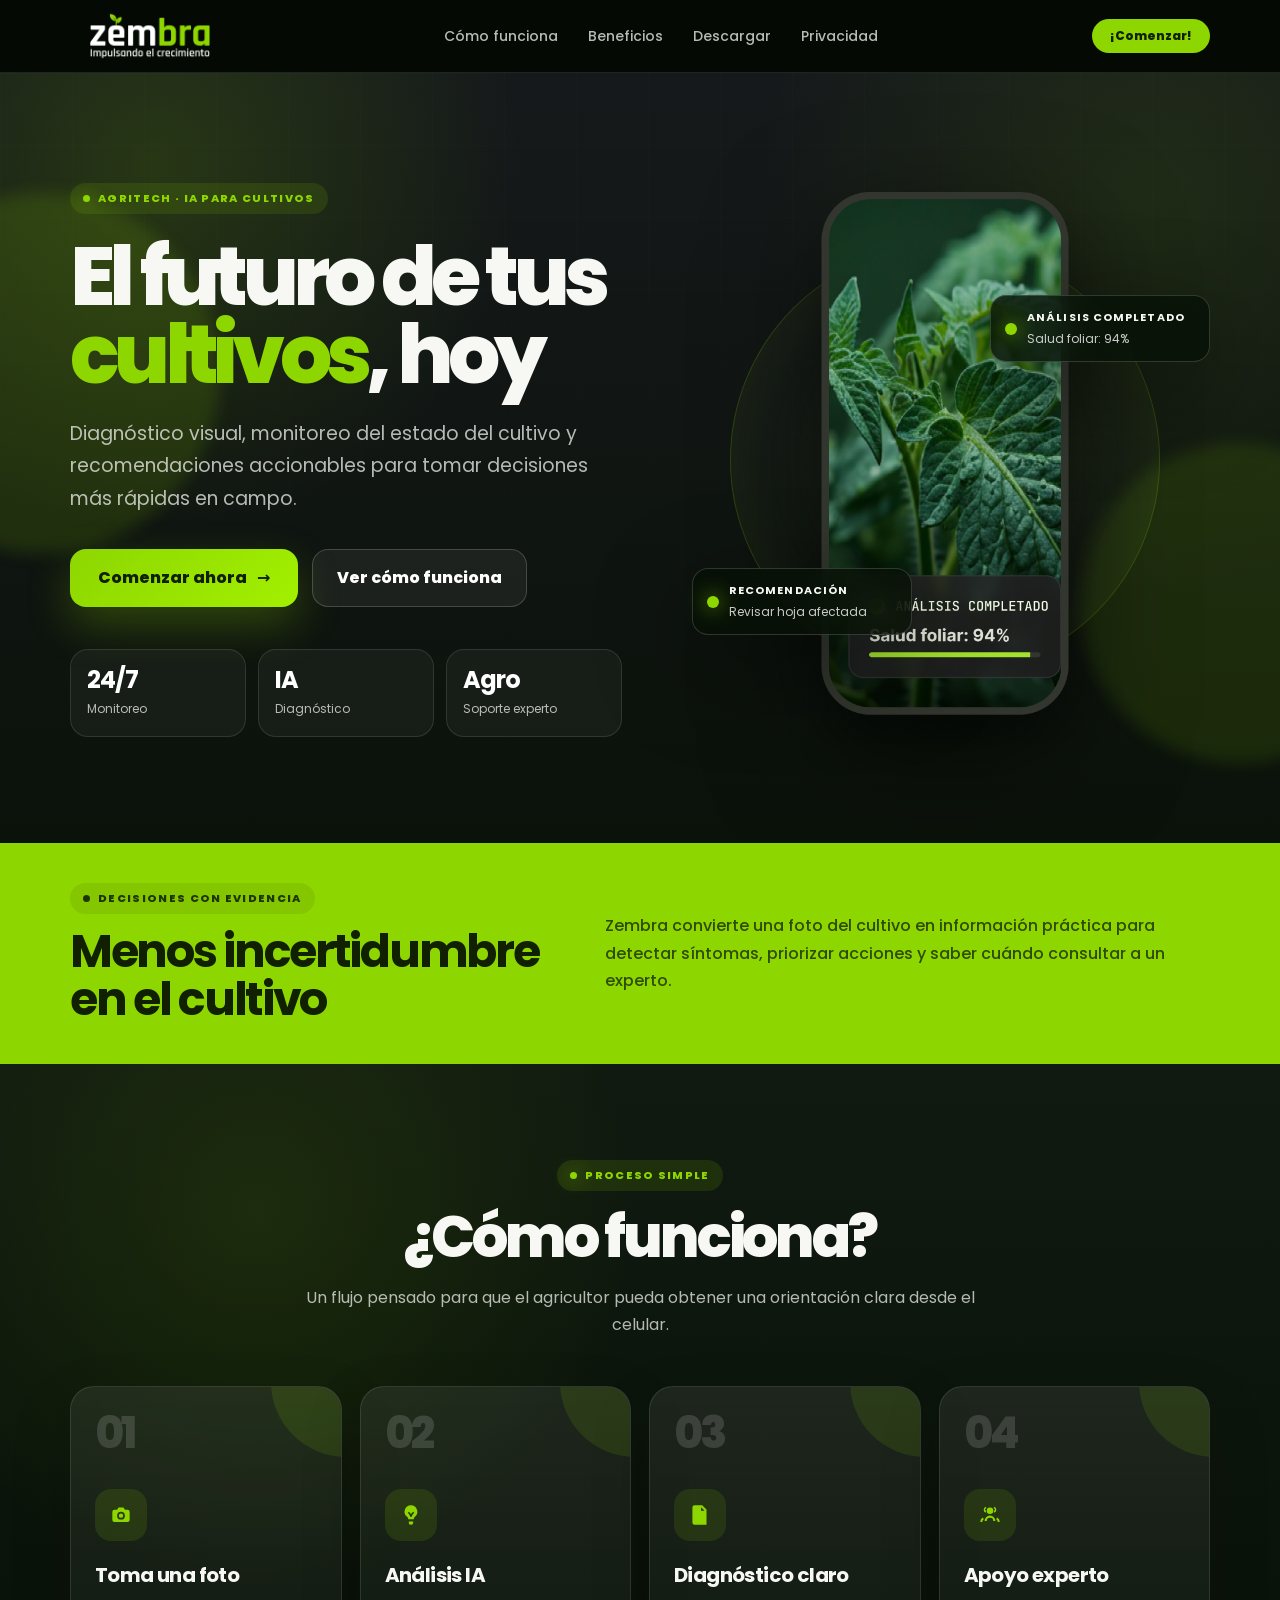
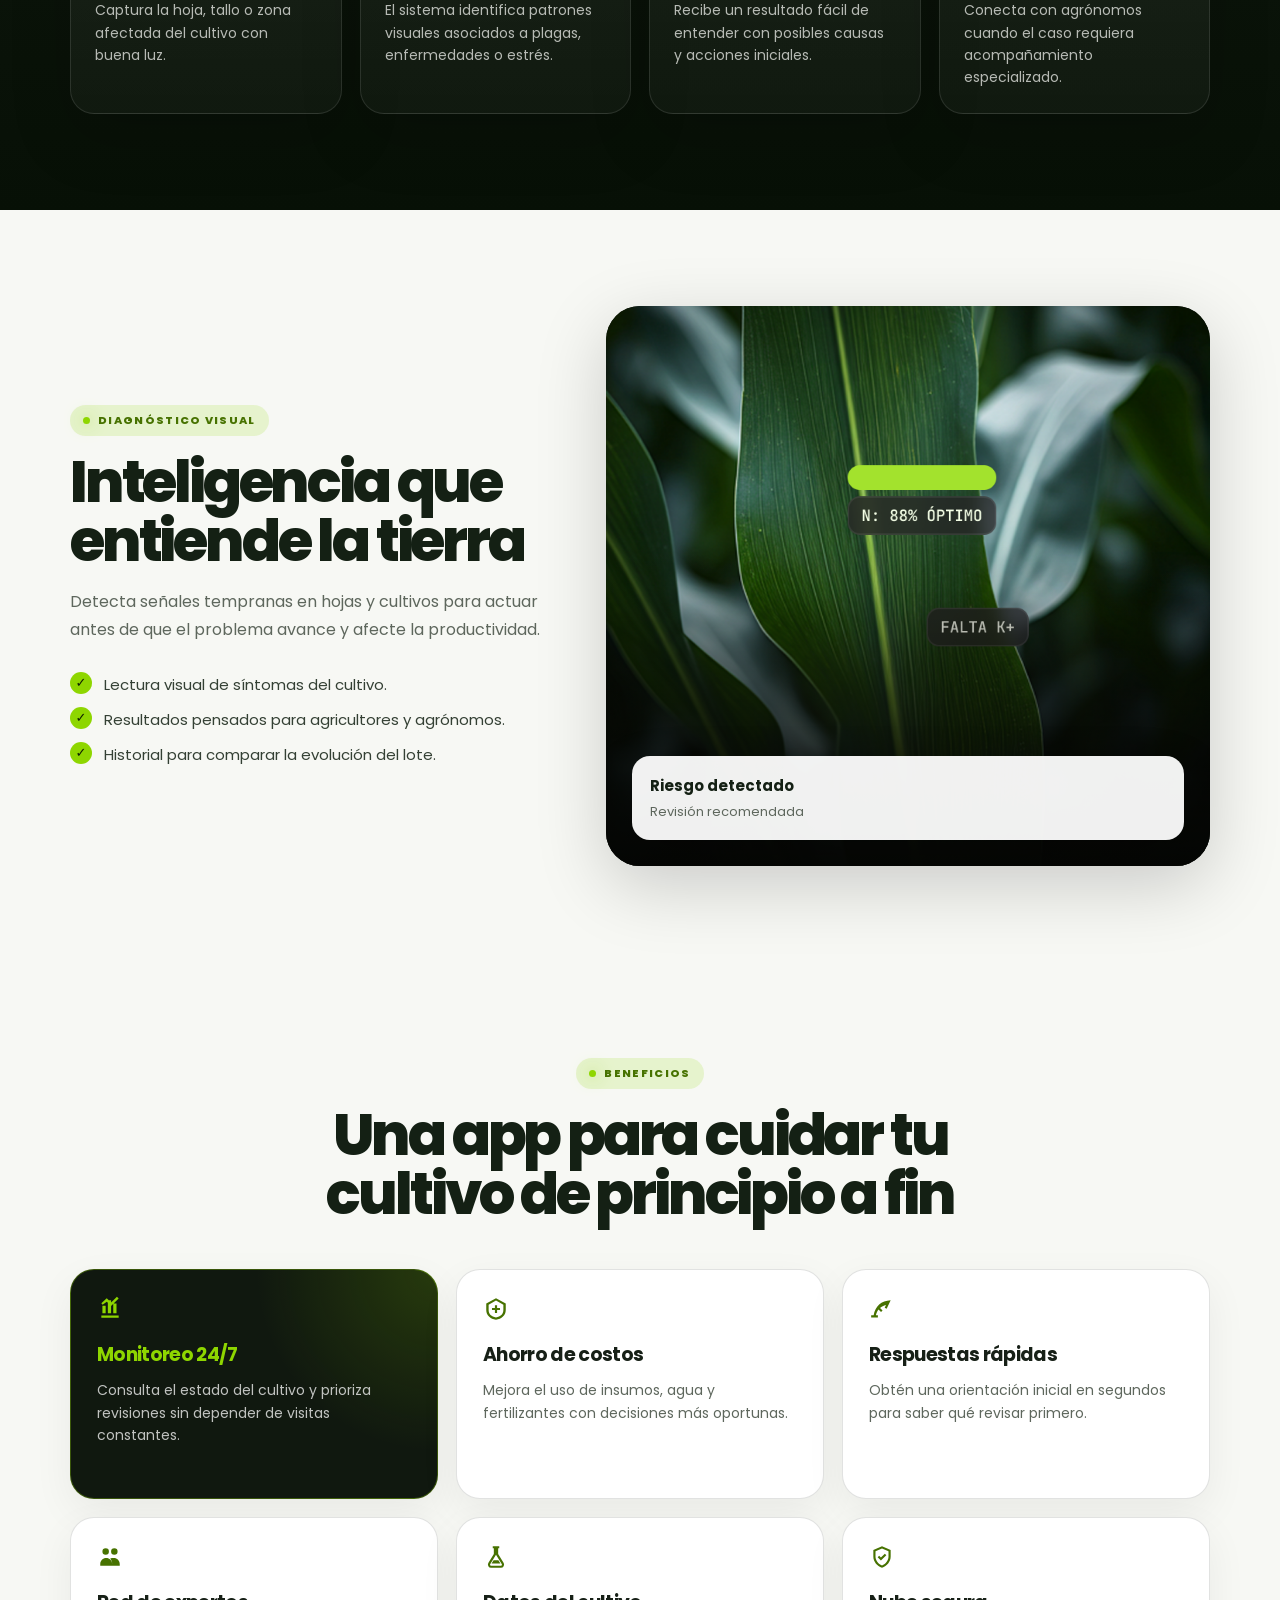
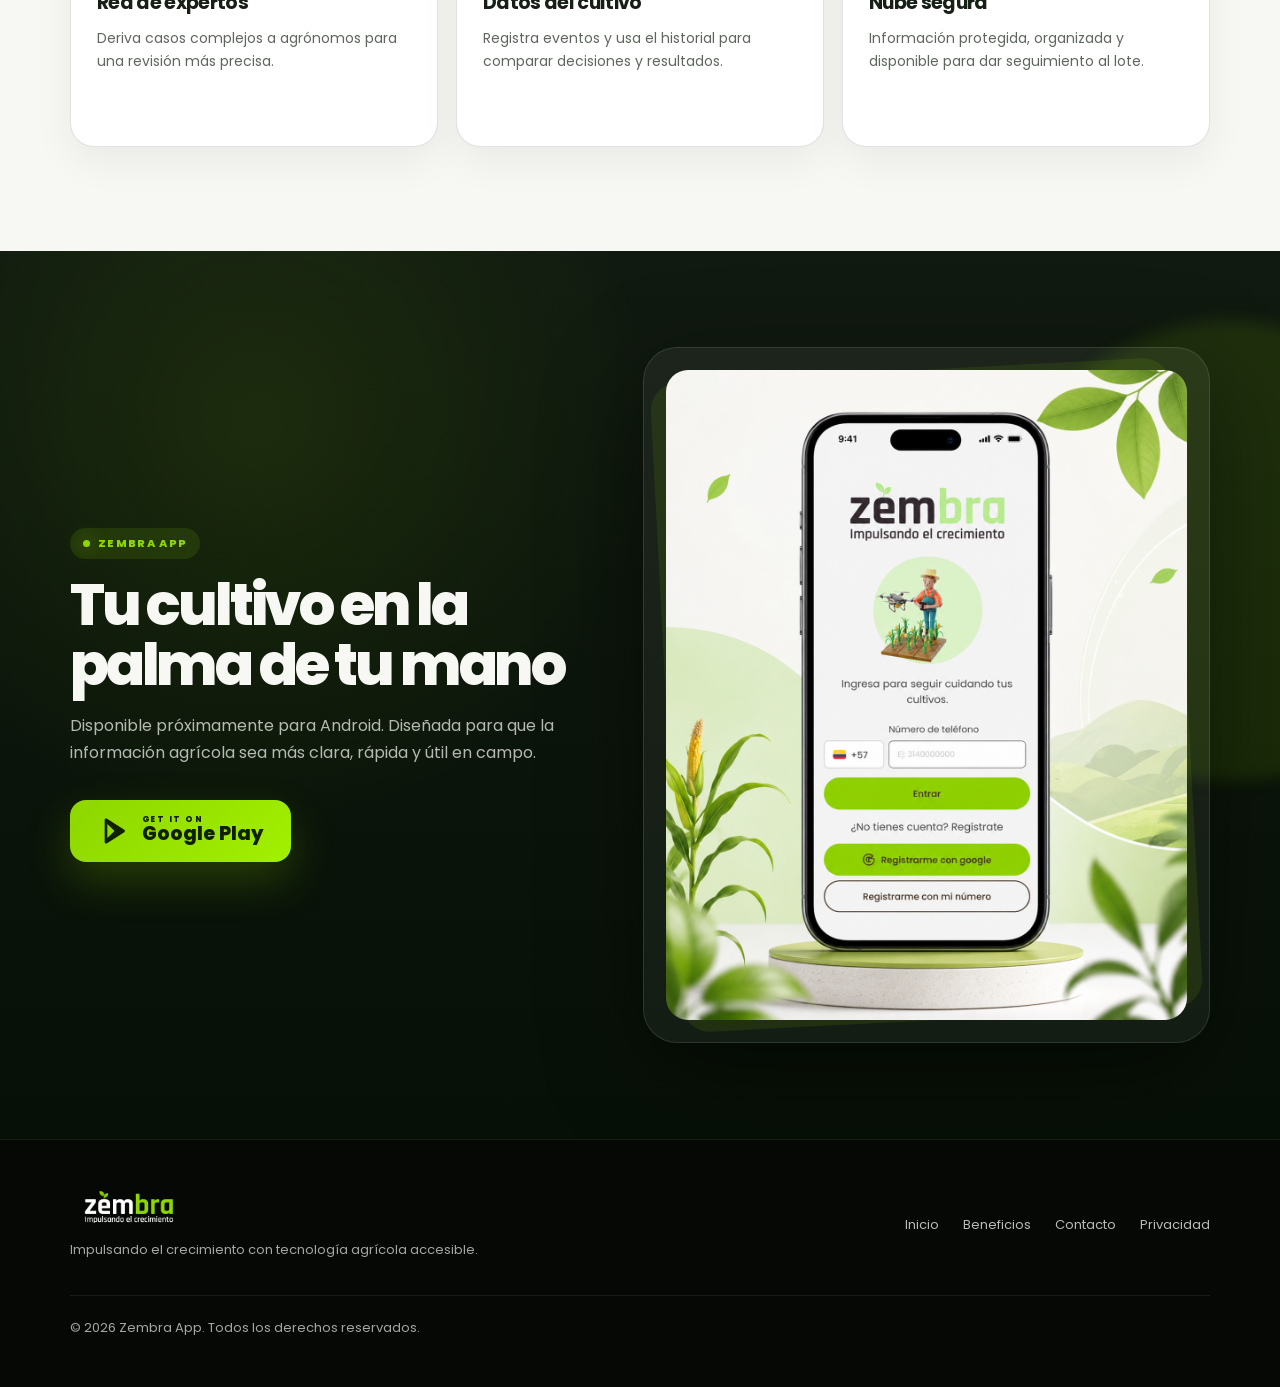
==== commit 9c91fb37: "ADD: Se agregan cambios de privacidad page" ====
--- a/index.html
+++ b/index.html
@@ -28,6 +28,7 @@
           <a href="#como-funciona">Cómo funciona</a>
           <a href="#beneficios">Beneficios</a>
           <a href="#descargar">Descargar</a>
+          <a href="privacidad/">Privacidad</a>
         </div>
 
         <a class="nav-cta" href="#descargar">¡Comenzar!</a>
@@ -253,8 +254,9 @@
           <a href="#inicio">Inicio</a>
           <a href="#beneficios">Beneficios</a>
           <a href="#descargar">Contacto</a>
-        </div>
-        <p class="copyright">© 2025 Zembra App. Todos los derechos reservados.</p>
+          <a href="privacidad/">Privacidad</a>
+        </div>
+        <p class="copyright">© 2026 Zembra App. Todos los derechos reservados.</p>
       </div>
     </footer>
   </body>
--- a/styles.css
+++ b/styles.css
@@ -93,7 +93,7 @@
 }
 
 .brand img {
-  width: 132px;
+  width: 160px;
   height: auto;
 }
 
@@ -899,7 +899,7 @@
   }
 
   .brand img {
-    width: 102px;
+    width: 132px;
   }
 
   .nav-cta {
